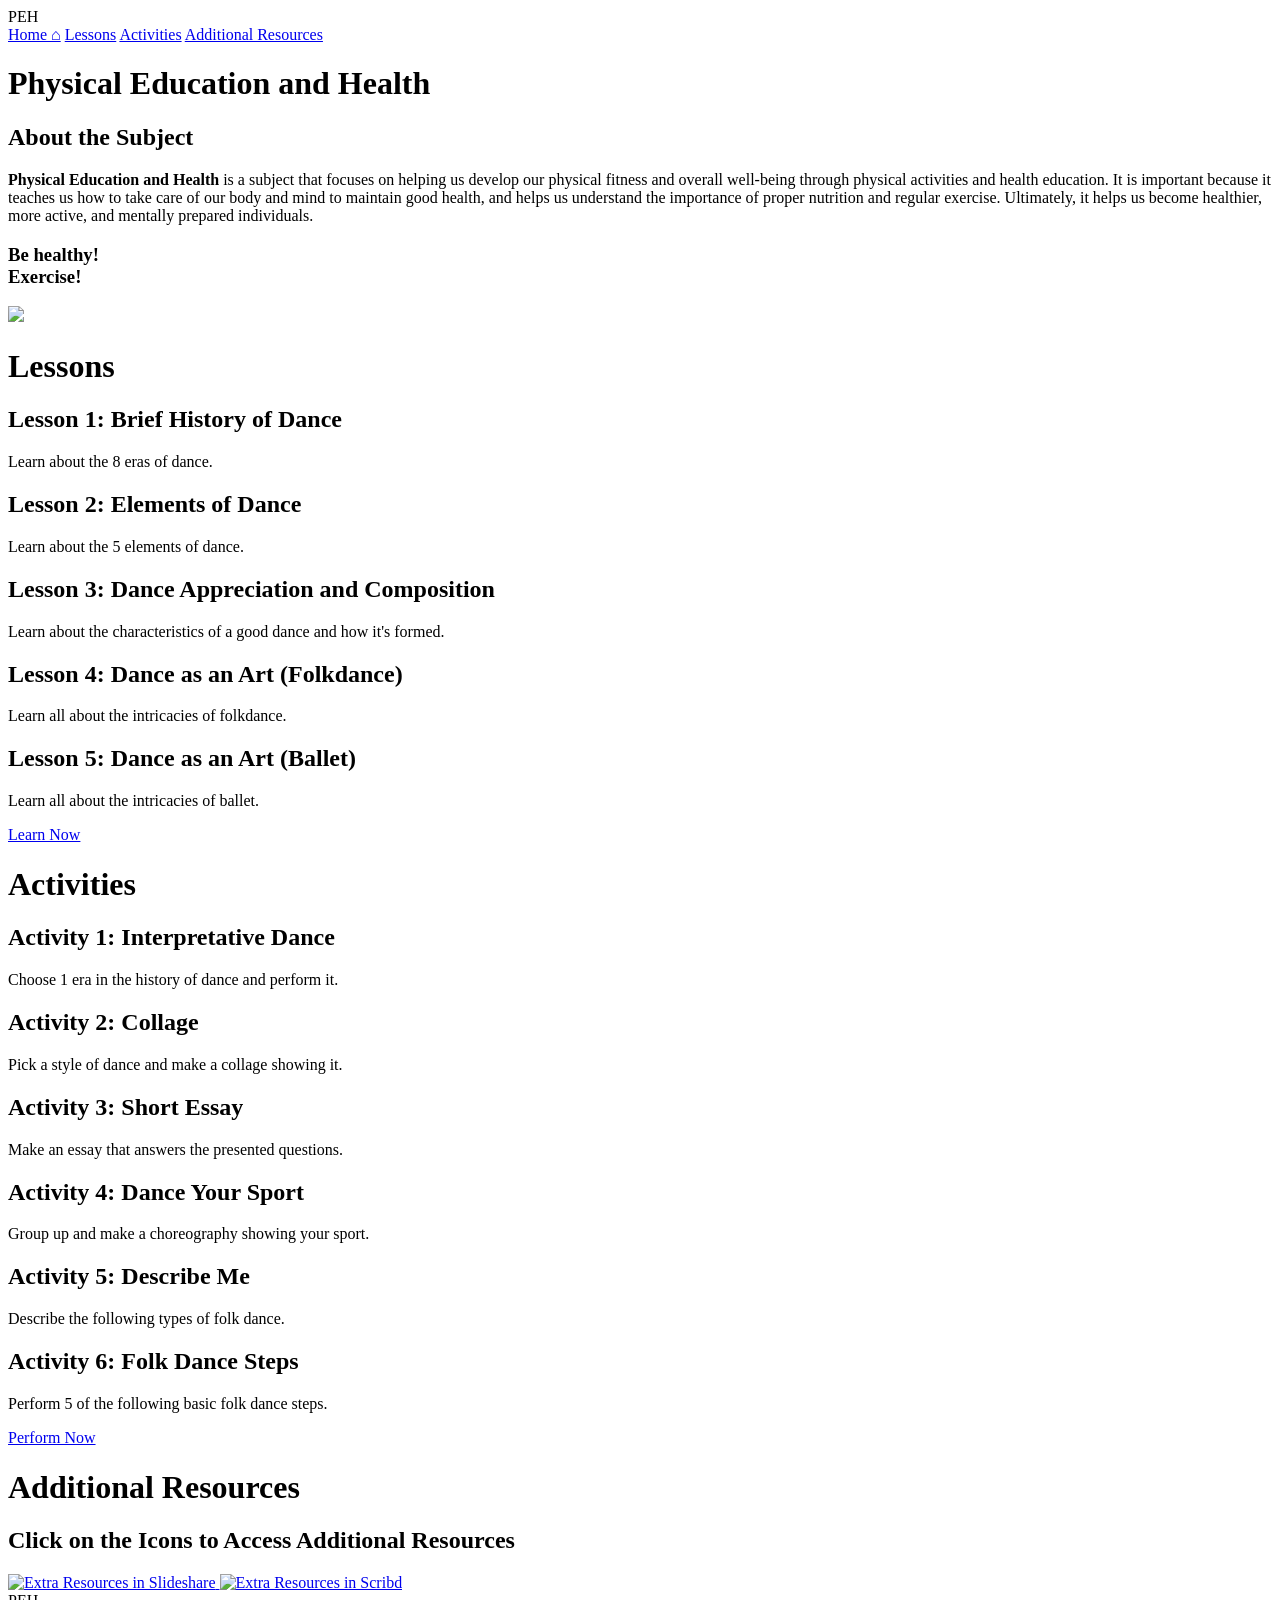
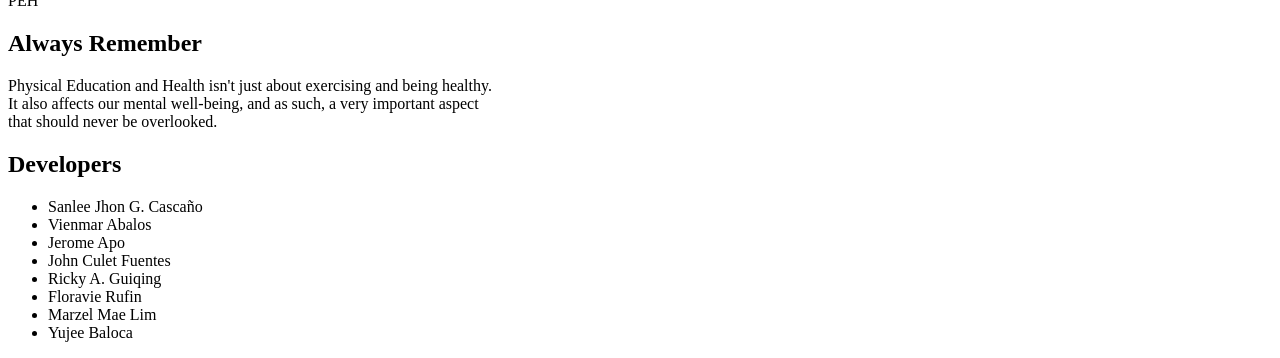
==== index.html @ 26bae795 "Rename Educational Website PEH/index.html to index.html" ====
<!DOCTYPE html>
<html lang="en">
<head>
    <meta charset="UTF-8">
    <meta name="viewport" content="width=device-width, initial-scale=1.0">
    <title>Physical Education and Health</title>    
    <link rel="stylesheet" href="css.css">
</head>

<body>
    <header>
        <nav>
            <div class="logo">PEH</div>

            <div id="menu">
                <a href="#home" class="menu-click" id="menu-home">Home &#8962;</a>
                <a href="#lessons" class="menu-click" id="menu-home">Lessons</a>
                <a href="#activities" class="menu-click" id="menu-home">Activities</a>
                <a href="#resources" class="menu-click" id="menu-home">Additional Resources</a>
            </div>
            
        </nav>
    </header>

    <div id="home" class="white">
        <h1 id="PEH"><span>Physical Education and Health</span></h1>
        <h2>About the Subject</h2>
      
        <div class="txtimg">
            <div id="PEHP">
                <p>
                    <strong>Physical Education and Health</strong> is a subject that focuses on helping us develop our physical fitness and overall well-being through physical activities and health education. It is important because it teaches us how to take care of our body and mind to maintain good health, and helps us understand the importance of proper nutrition and regular exercise. Ultimately, it helps us become healthier, more active, and mentally prepared individuals.
                </p>
            </div>
            

            <div id="interaction">
                <h3>Be healthy!<br>Exercise!</h3>
                <img src="IMAGES/HEART HEALTH.png" id="heart"
            </div>
        </div>
    </div>

    <div id="lessons" class="lblue">
        <h1 id="lessonhead" class="subjecthead">Lessons</h1>

        <h2>Lesson 1: Brief History of Dance</h2>
        <p>Learn about the 8 eras of dance.</p>
        
        <h2 class="subh2">Lesson 2: Elements of Dance</h2>
        <p>Learn about the 5 elements of dance.</p>
        
        <h2 class="subh2">Lesson 3: Dance Appreciation and Composition</h2>
        <p>Learn about the characteristics of a good dance and how it's formed.</p>
        
        <h2 class="subh2">Lesson 4: Dance as an Art (Folkdance)</h2>
        <p>Learn all about the intricacies of folkdance.</p>

        <h2 class="subh2">Lesson 5: Dance as an Art (Ballet) </h2>
        <p>Learn all about the intricacies of ballet.</p>
        
        <a href="lesson.html" class="buttons">Learn Now</a>
    </div>
    
    <div id="activities" class="white">
        <h1 id="activityhead" class="subjecthead">Activities</h1>

        <h2>Activity 1: Interpretative Dance</h2>
        <p>Choose 1 era in the history of dance and perform it.</p>

        <h2>Activity 2: Collage</h2>
        <p>Pick a style of dance and make a collage showing it.</p>

        <h2>Activity 3: Short Essay</h2>
        <p>Make an essay that answers the presented questions.</p>

        <h2>Activity 4: Dance Your Sport</h2>
        <p>Group up and make a choreography showing your sport.</p>

        <h2>Activity 5: Describe Me</h2>
        <p>Describe the following types of folk dance. </p>

        <h2>Activity 6: Folk Dance Steps</h2>
        <p>Perform 5 of the following basic folk dance steps.</p>

        <a href="activity.html" class="buttons">Perform Now</a>
    </div>

    <div id="resources" class="lblue">
        <h1 id="resourcehead" class="subjecthead">Additional Resources</h1>
        <h2>Click on the Icons to Access Additional Resources</h2>

        <div id="linkimg">
            <a href="https://www.slideshare.net/slideshow/physical-education-and-health-12-module-1-q1-pptx/273939111" target="_blank">
                <img src="IMAGES/Slideshare.png" alt="Extra Resources in Slideshare">
            </a>
            <a href="https://www.scribd.com/document/493417328/PE-12-Quarter-1-Module-1" target="_blank">
                <img src="IMAGES/Scribd.jpg" alt="Extra Resources in Scribd">
            </a>
        </div>
        
    </div>

    <footer>
        <div id="footer1">
            <div id="logo">PEH</div>
            <h2> Always Remember</h2>
            <p>
                Physical Education and Health isn't just about exercising and being healthy.<br>
                It also affects our mental well-being, and as such, a very important aspect<br>
                that should never be overlooked.
            </p>
        </div>

        <div id="developers">
            <h2>Developers</h2>
            <ul>
                <li class="dev">Sanlee Jhon G. Cascaño</li>
                <li class="dev">Vienmar Abalos</li>
                <li class="dev">Jerome Apo</li>
                <li class="dev">John Culet Fuentes</li>
                <li class="dev">Ricky A. Guiqing</li>
                <li class="dev">Floravie Rufin</li>
                <li class="dev">Marzel Mae Lim</li>
                <li class="dev">Yujee Baloca</li>
            </ul>
        </div>     
    </footer>
</body>
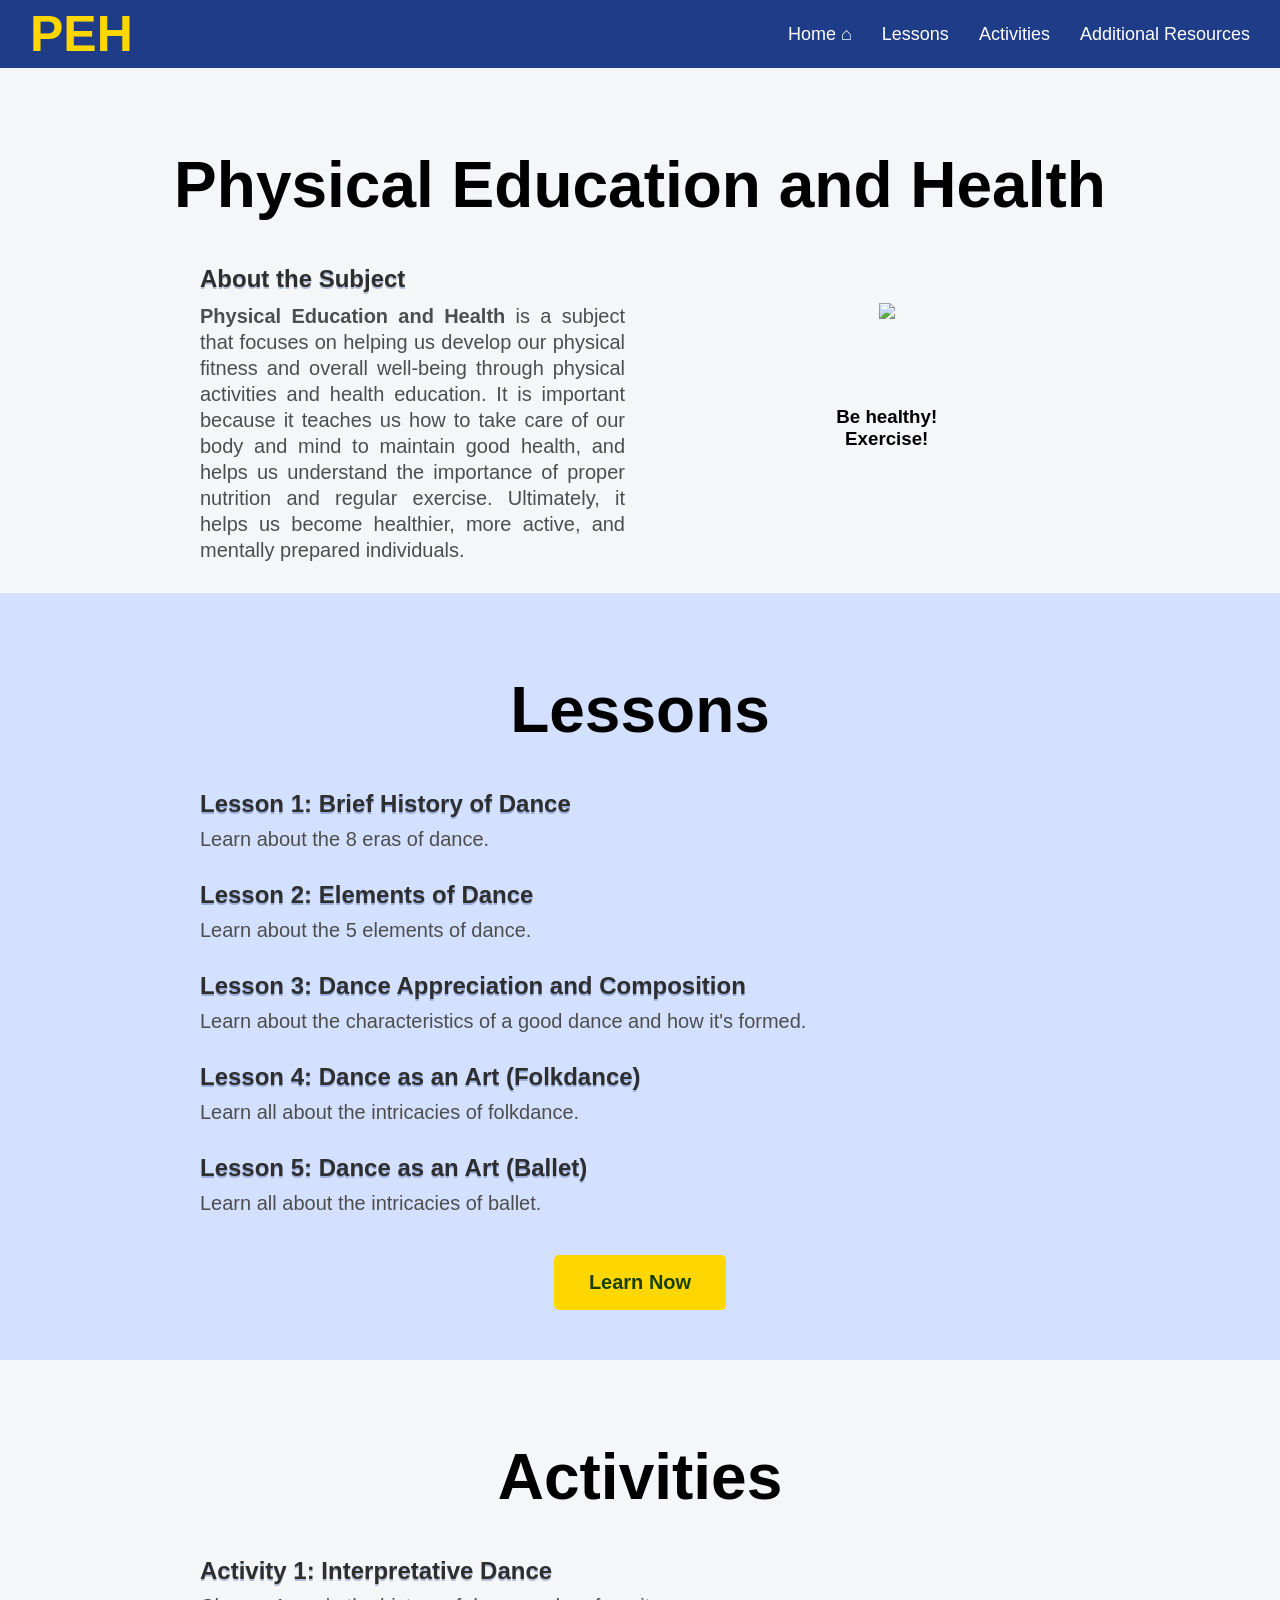
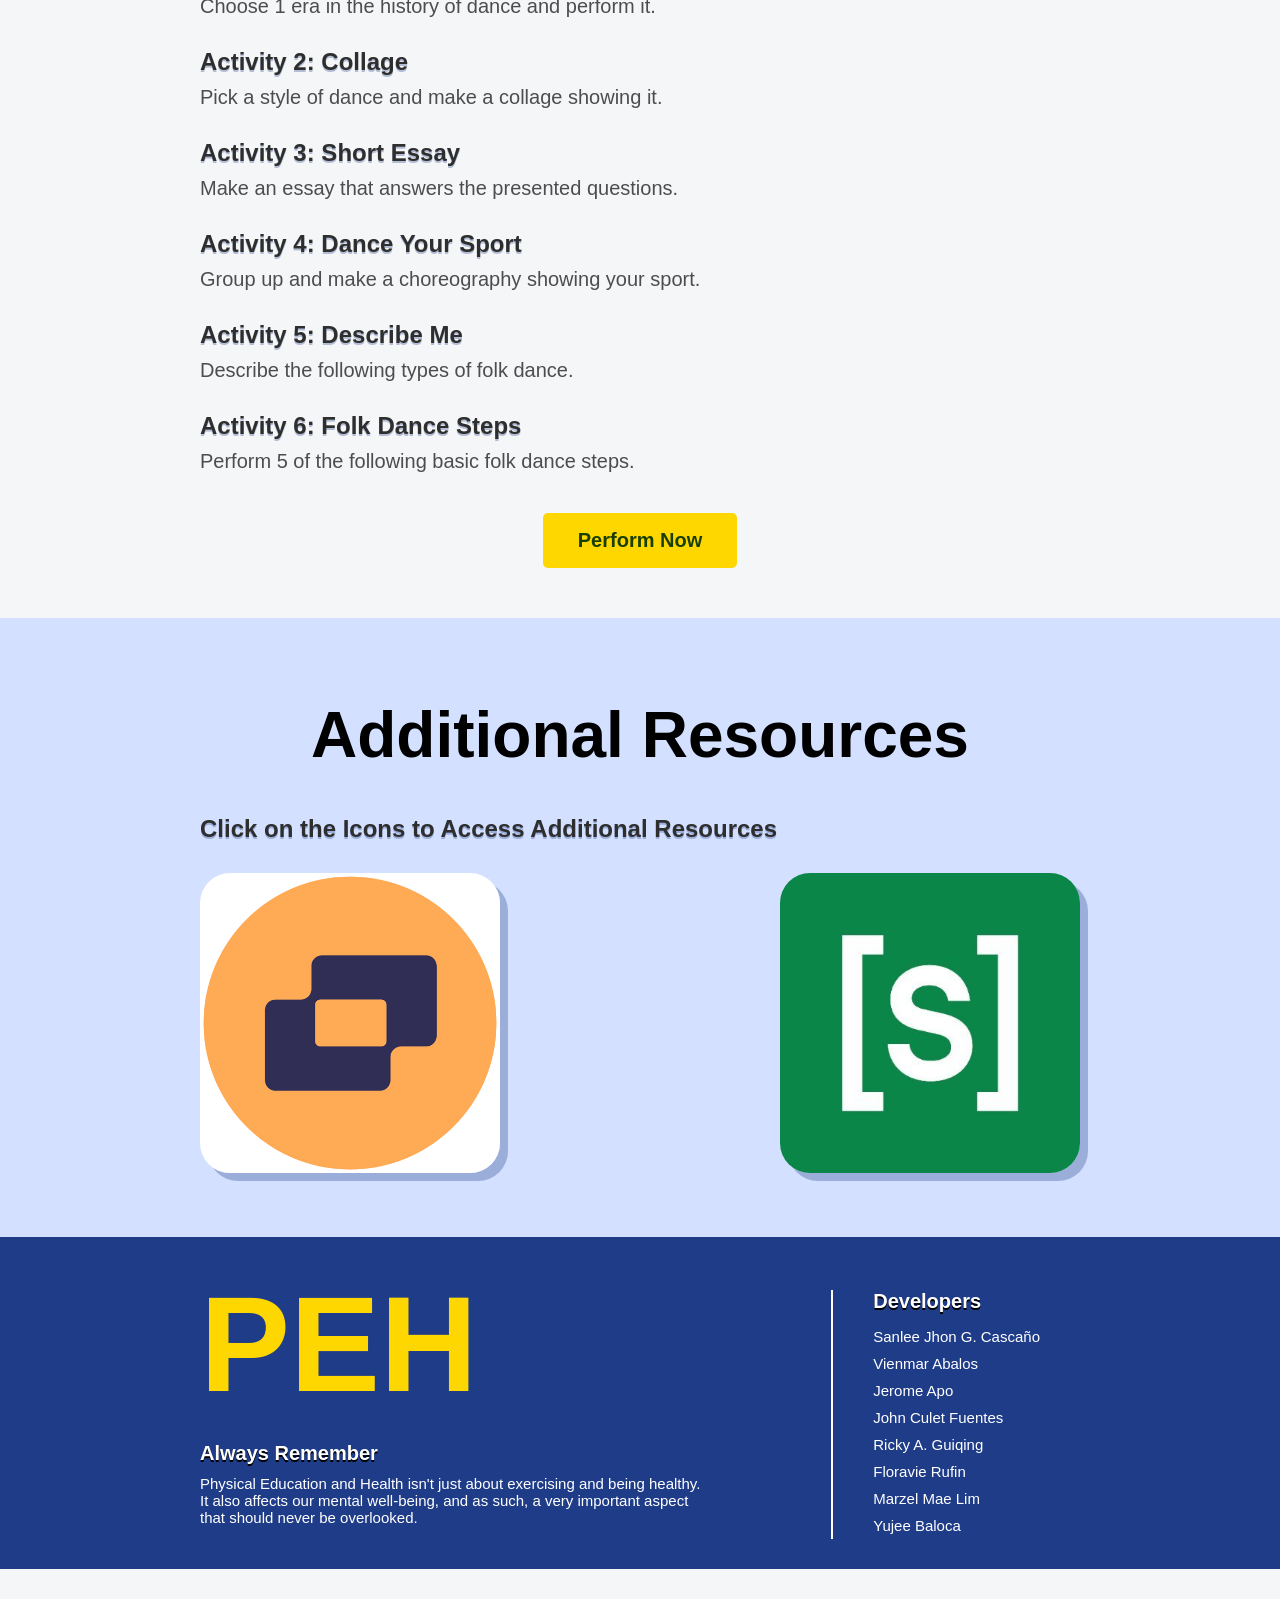
==== commit e1a19993: "Update index.html" ====
--- a/index.html
+++ b/index.html
@@ -36,7 +36,7 @@
 
             <div id="interaction">
                 <h3>Be healthy!<br>Exercise!</h3>
-                <img src="IMAGES/HEART HEALTH.png" id="heart"
+                <img src="HEART HEALTH.png" id="heart"
             </div>
         </div>
     </div>
--- a/css.css
+++ b/css.css
@@ -0,0 +1,303 @@
+html {
+  scroll-behavior: smooth;
+}
+
+body {
+    margin: 0;
+    font-family: Arial, sans-serif;
+    background-color: #f4f6f8;
+}
+
+/*Universal Format*/
+h1 {
+  text-align: center;
+  color: #000000;
+  font-size: 4em;
+  margin-top: 50px ;
+}
+h2, p {
+  text-align: left;
+}
+h2 {
+  color: #2e2e2e;
+  text-shadow: 0 2px 0 #1f3d884f;
+  margin: 30px 0 10px 200px;
+}
+p {
+  font-size: 20px;
+  color: #4d4d4d;
+  margin: 0 0 0 200px;
+}
+
+/*Universal Buttons*/
+.buttons{
+  display: inline-block;
+  font-size: 20px;
+  text-decoration: none;
+  color: #193f00;
+  text-align: center;
+  padding: 16px 35px ;
+  margin: 40px 0 20px 0;
+  background-color: #ffd700;
+  border-radius: 5px;
+  font-weight: bold;
+  transition: all 0.15s;
+}
+.buttons:hover {
+  transform: scale(1.1, 1.1);
+  background-color: #ccad00;
+  color: #ffffff;
+}
+.buttons:active {
+  background-color: #ccad008a;
+  color: #ffffff;
+}
+
+/*Header*/
+header {
+  background-color: #1f3c88;
+  padding: 5px 30px;
+  position: sticky;   
+  top: 0;
+  z-index: 3;
+}
+
+nav {
+  display: flex;
+  justify-content: space-between;
+  align-items: center;
+}
+
+.logo {
+  color: #ffd700;
+  font-size: 50px;
+  font-weight: bold;
+  transition: all .5s;
+}
+.logo:hover {
+  text-shadow: 7px 0px 0 #ccad00;
+  letter-spacing: 7px;
+}
+
+#menu {
+  display: flex;
+  justify-content: space-between;
+  align-items: center;
+  gap: 30px;
+}
+#menu-home {
+  display: inline-block;
+}
+#dropdown-container {
+  position: relative;
+  display: inline-block;
+}
+#menulist {
+  display: none;
+  position: absolute;
+  background-color: #1f3c88;
+  min-width: 150px;
+  z-index: 1;
+  padding-top: 23px;
+}
+#menu .menu-click, #menulist a {
+  text-decoration: none;
+  font-size: 18px;
+}
+#menu .menu-click {
+  color: white;
+  display: inline-block;
+}
+#menu .menu-click:hover {
+  color: #ffd700;
+  transform: scale(1.25, 1.25);
+}
+#menu #menu-button {
+  border: none;
+  background-color: transparent;
+  padding: 0 20px 0 20px;
+}
+#menulist a {
+  color: #f4f4f4;
+  padding: 12px 16px;
+  display: block;
+  background-color: #2b56c1;
+}
+
+/*Dropdown hover*/
+#dropdown-container:hover #menulist {
+  display: block;
+}
+#dropdown-container:hover #menu-button {
+  color: #ffd700;
+  transform: scale(1.25, 1.25);
+}
+#menulist a:hover {
+  background-color: #3870ff;
+}
+
+/*Footer*/
+footer {
+  background-color: #1f3c88;
+  display: flex;
+  justify-content: space-between;
+  align-items: flex-start;
+  gap: 0;
+  padding: 30px 200px;
+  margin-bottom: 0;
+  bottom: 0;
+}
+footer #footer1 {
+  display: flex;
+  justify-content: flex-start;
+  flex-direction: column;
+  margin: 0 0 0 0;
+}
+footer #footer1 #logo {
+  color: #ffd700;
+  font-size: 135px;
+  font-weight: bold;
+  margin: 0 0 20px 0;
+  padding: 0;
+  text-align: left;
+  transition: all .5s;
+}
+footer #footer1 #logo:hover {
+  text-shadow: 20px 0px 0 #ccad00;
+  letter-spacing: 15px;
+}
+footer h2, footer #footer1 p {
+  color: #ffffff;
+  font-size: 15px;
+  margin: 0 0 0 0;
+}
+footer h2 {
+  margin-bottom: 10px;
+  font-size: 20px;
+  text-shadow: 0 2px 0 rgb(0 0 0);
+}
+
+footer #developers {
+  display: flex;
+  justify-content: flex-start;
+  flex-direction: column;
+  margin: 23px 0 0 0;
+  padding: 0 40px 0 0;
+  border-left: 2px solid white;
+}
+footer #developers h2 {
+  font-size: 20px;
+  text-align: left;
+  margin: 0 0 10px 40px;
+  color: rgb(255, 255, 255);
+  text-shadow: 0 2px 0 rgb(0 0 0);
+}
+footer #developers ul {
+  list-style-type: none;
+  margin: 0;
+}
+footer #developers ul .dev {
+  color: #ffffff;
+  font-size: 15px;
+  text-align: left;
+  padding: 5px 0px 5px 0;
+}
+
+/*White Class*/
+.white {
+  padding: 30px 0 30px 0;
+  text-align: center;
+}
+.white .txtimg {
+  display: flex;
+  align-items: flex-start;
+  justify-content: space-between;
+  margin: 0 200px 30px 0;
+}
+.white .txtimg #PEHP{
+  width: 625px;
+}
+.white .txtimg #PEHP p {
+  text-align: justify;
+  line-height: 1.3;
+}
+
+/*Interaction*/
+.white .txtimg #interaction {
+  height: 250px;
+  width: 386.594px;
+  position: relative;
+  display: flex;
+  justify-content: center;
+  align-items: center;
+}
+.white .txtimg #interaction h3{
+  position: absolute;
+  z-index: 1;
+  transition: all 1s;
+  cursor: pointer;
+}
+.white .txtimg #interaction h3:hover {
+  position: absolute;
+  z-index: 1;
+  transform: translate(0, -150px);
+}
+.white .txtimg #interaction #heart{
+  height: 250px;
+  pointer-events: none;
+  position: absolute;
+  z-index: 2;
+}
+
+/*Light Blue Class*/
+.lblue {
+  background-color: #d3e0ff;
+  padding: 30px 0 30px 0;
+  text-align: center;
+}
+.subjecthead .subh2{
+  margin-top: 30px;
+}
+
+/*Link Images*/
+#linkimg {
+  display: flex;
+  align-items: flex-start;
+  justify-content: space-between;
+  padding: 0 200px;
+  margin: 30px 0;
+}
+#linkimg img {
+  width: 300px;
+  aspect-ratio: 1/1;
+  border-radius: 10%;
+  box-shadow: 8px 8px 0 #1f3d884f;
+  transition: all 0.15s, box-shadow 0.5s;
+}
+#linkimg img:hover {
+  transform: scale(1.1, 1.1);
+  border-radius: 15%;
+  box-shadow: -8px -8px 0 #1f3d884f;
+}
+
+/*Learning Objectives P*/
+.lo {
+  margin-bottom: 30px;
+}
+
+/*PPT*/
+iframe {
+  margin-bottom: 30px;
+  box-shadow: 8px 8px 0 #1f3d884f;
+}
+
+/*Activity PNG*/
+.actimg {
+  width: 860px;
+  height: 520px;
+  margin: 10px 0 30px 0;
+  border: 1px #1f3d88;
+  border-style: solid;
+  box-sizing: border-box;
+  box-shadow: 8px 8px 0 #1f3d884f;
+}
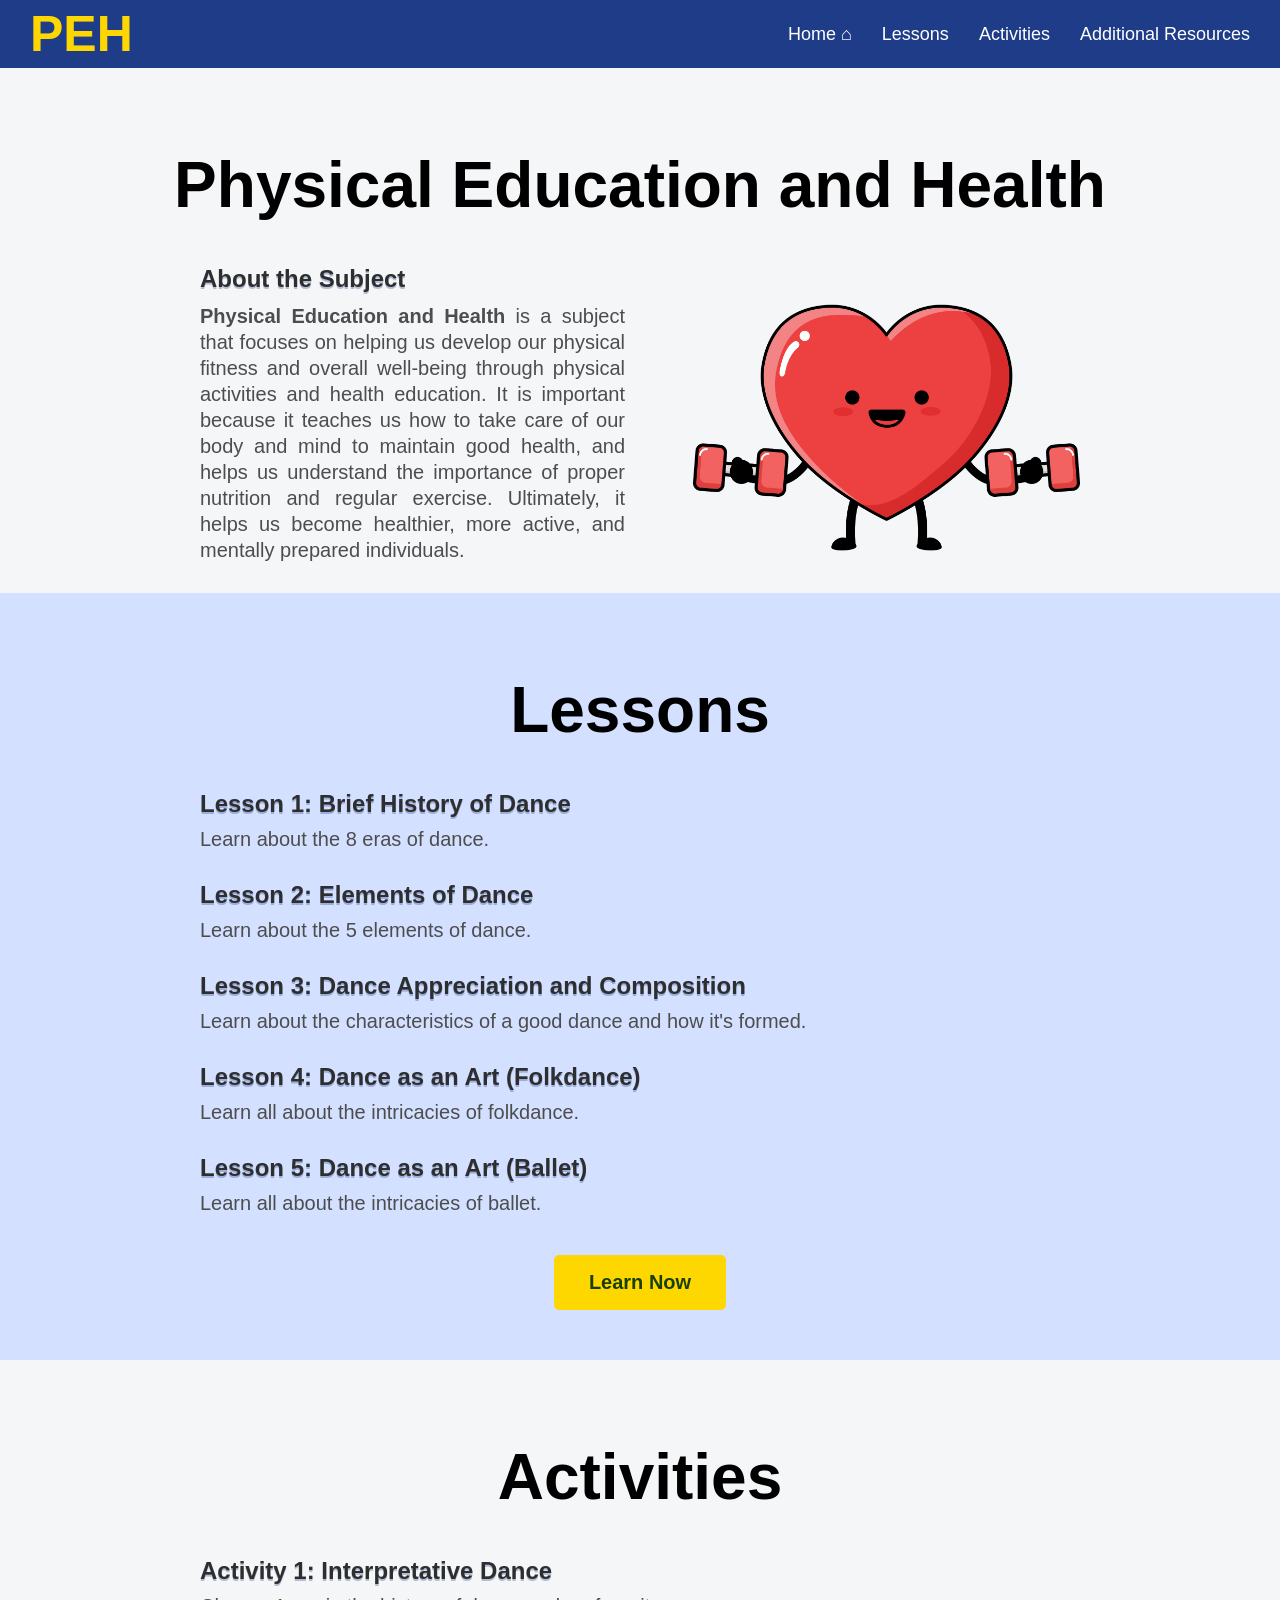
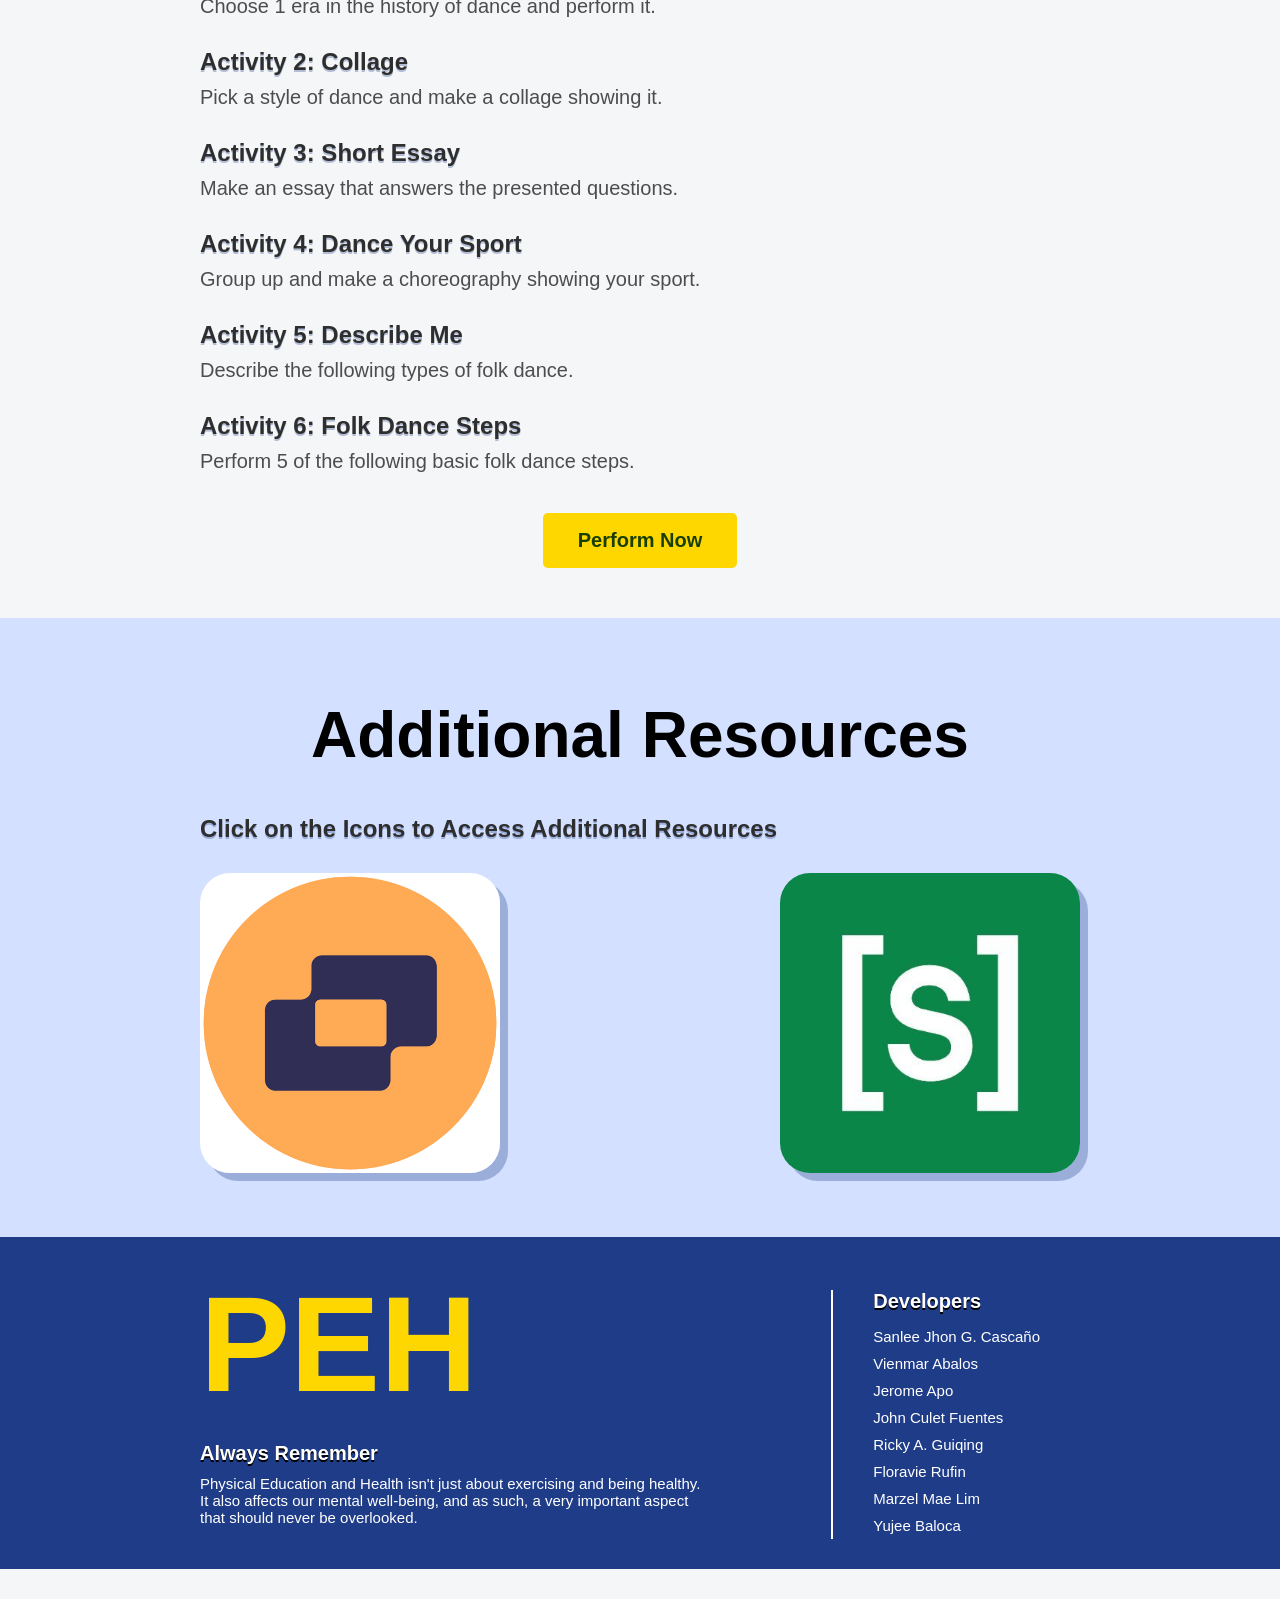
==== commit 5386c124: "Update index.html" ====
--- a/index.html
+++ b/index.html
@@ -36,7 +36,7 @@
 
             <div id="interaction">
                 <h3>Be healthy!<br>Exercise!</h3>
-                <img src="HEART HEALTH.png" id="heart"
+                <img src="IMAGES/HEART HEALTH.png" id="heart"
             </div>
         </div>
     </div>
